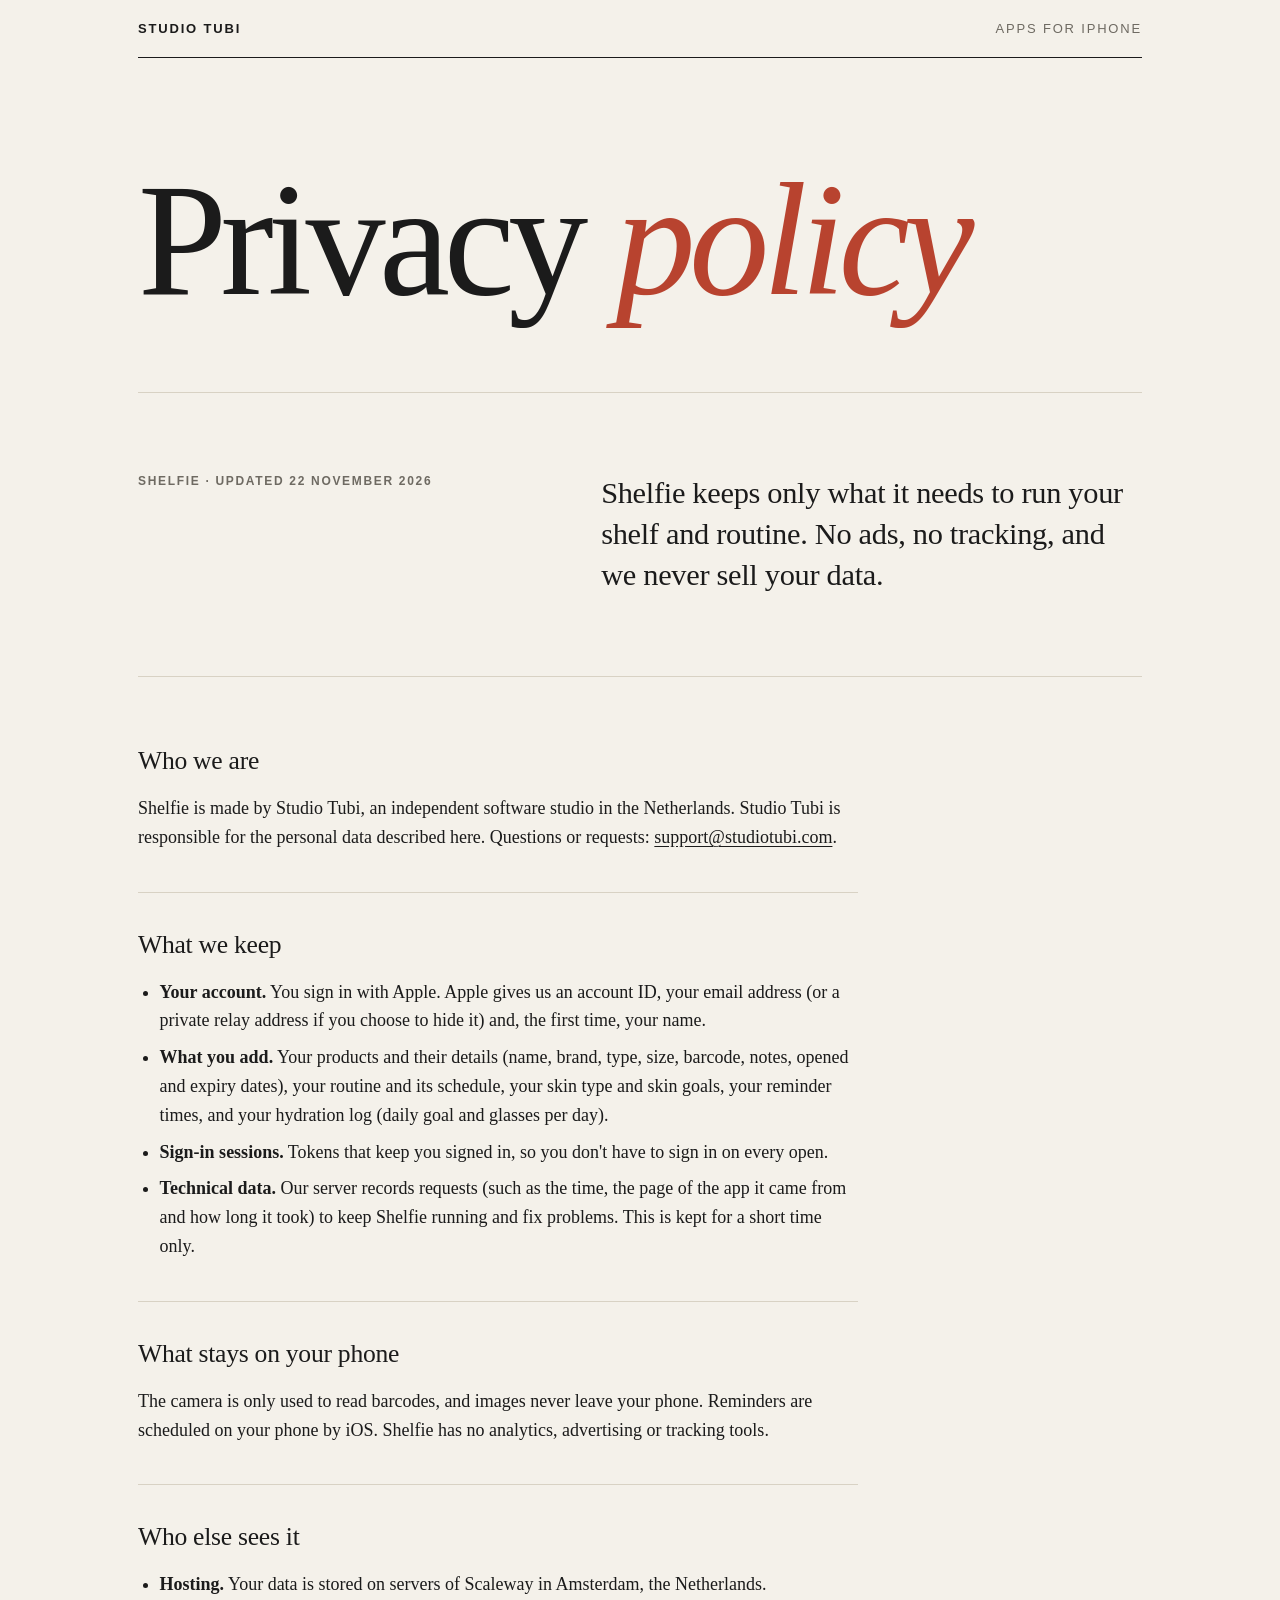
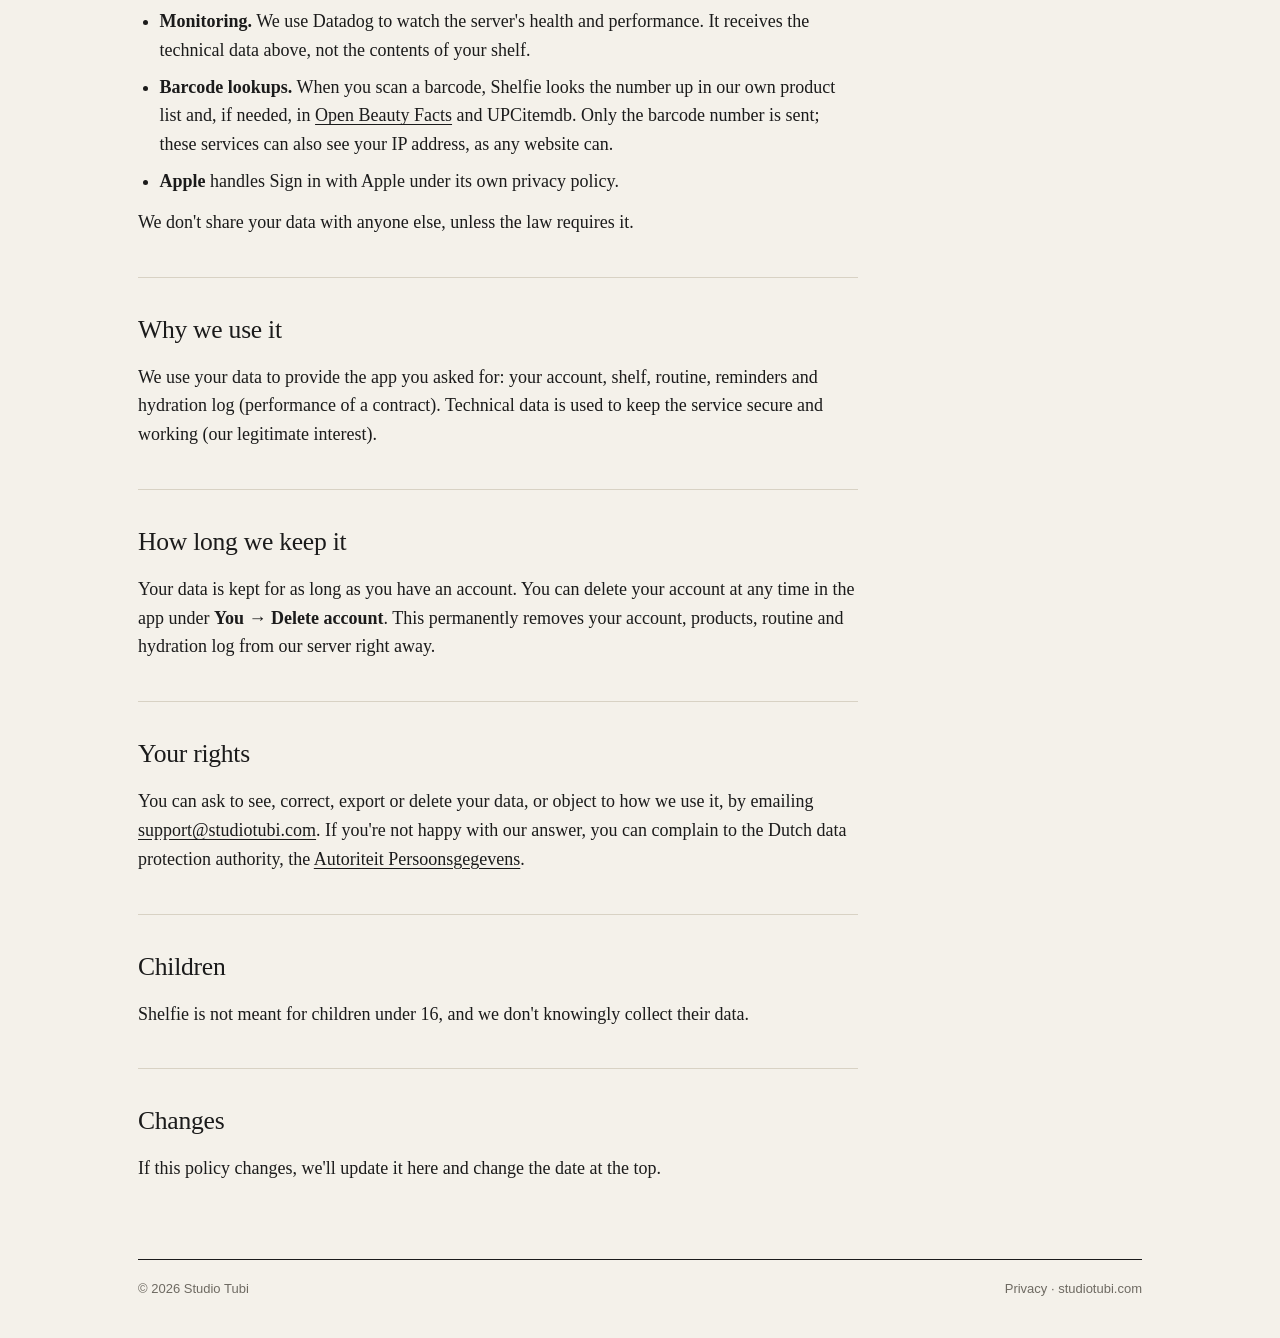
==== privacy/index.html @ 74416ba0 "Add a privacy policy for Shelfie at /privacy Linked from the footer on every page and listed in the " ====
<!doctype html>
<html lang="en">
<head>
  <meta charset="utf-8">
  <meta name="viewport" content="width=device-width, initial-scale=1">
  <title>Privacy policy · Studio Tubi</title>
  <meta name="description" content="How Studio Tubi's app Shelfie handles your data.">
  <link rel="canonical" href="https://studiotubi.com/privacy">
  <link rel="icon" href="/favicon.svg" type="image/svg+xml">
  <link rel="stylesheet" href="/assets/style.css">
</head>
<body>
<div class="page">
  <header><a href="/">Studio Tubi</a><span>Apps for iPhone</span></header>

  <main>
    <div class="masthead">
      <h1>Privacy <i>policy</i></h1>
    </div>

    <div class="intro">
      <div class="label">Shelfie · Updated 22 November 2026</div>
      <p>Shelfie keeps only what it needs to run your shelf and routine. No ads, no tracking, and we never sell your data.</p>
    </div>

    <article class="policy">
      <section>
        <h2>Who we are</h2>
        <p>Shelfie is made by Studio Tubi, an independent software studio in the Netherlands. Studio Tubi is responsible for the personal data described here. Questions or requests: <a href="mailto:support@studiotubi.com">support@studiotubi.com</a>.</p>
      </section>

      <section>
        <h2>What we keep</h2>
        <ul>
          <li><b>Your account.</b> You sign in with Apple. Apple gives us an account ID, your email address (or a private relay address if you choose to hide it) and, the first time, your name.</li>
          <li><b>What you add.</b> Your products and their details (name, brand, type, size, barcode, notes, opened and expiry dates), your routine and its schedule, your skin type and skin goals, your reminder times, and your hydration log (daily goal and glasses per day).</li>
          <li><b>Sign-in sessions.</b> Tokens that keep you signed in, so you don't have to sign in on every open.</li>
          <li><b>Technical data.</b> Our server records requests (such as the time, the page of the app it came from and how long it took) to keep Shelfie running and fix problems. This is kept for a short time only.</li>
        </ul>
      </section>

      <section>
        <h2>What stays on your phone</h2>
        <p>The camera is only used to read barcodes, and images never leave your phone. Reminders are scheduled on your phone by iOS. Shelfie has no analytics, advertising or tracking tools.</p>
      </section>

      <section>
        <h2>Who else sees it</h2>
        <ul>
          <li><b>Hosting.</b> Your data is stored on servers of Scaleway in Amsterdam, the Netherlands.</li>
          <li><b>Monitoring.</b> We use Datadog to watch the server's health and performance. It receives the technical data above, not the contents of your shelf.</li>
          <li><b>Barcode lookups.</b> When you scan a barcode, Shelfie looks the number up in our own product list and, if needed, in <a href="https://world.openbeautyfacts.org">Open Beauty Facts</a> and UPCitemdb. Only the barcode number is sent; these services can also see your IP address, as any website can.</li>
          <li><b>Apple</b> handles Sign in with Apple under its own privacy policy.</li>
        </ul>
        <p>We don't share your data with anyone else, unless the law requires it.</p>
      </section>

      <section>
        <h2>Why we use it</h2>
        <p>We use your data to provide the app you asked for: your account, shelf, routine, reminders and hydration log (performance of a contract). Technical data is used to keep the service secure and working (our legitimate interest).</p>
      </section>

      <section>
        <h2>How long we keep it</h2>
        <p>Your data is kept for as long as you have an account. You can delete your account at any time in the app under <b>You → Delete account</b>. This permanently removes your account, products, routine and hydration log from our server right away.</p>
      </section>

      <section>
        <h2>Your rights</h2>
        <p>You can ask to see, correct, export or delete your data, or object to how we use it, by emailing <a href="mailto:support@studiotubi.com">support@studiotubi.com</a>. If you're not happy with our answer, you can complain to the Dutch data protection authority, the <a href="https://autoriteitpersoonsgegevens.nl">Autoriteit Persoonsgegevens</a>.</p>
      </section>

      <section>
        <h2>Children</h2>
        <p>Shelfie is not meant for children under 16, and we don't knowingly collect their data.</p>
      </section>

      <section>
        <h2>Changes</h2>
        <p>If this policy changes, we'll update it here and change the date at the top.</p>
      </section>
    </article>
  </main>

  <footer><span>© 2026 Studio Tubi</span><span><a href="/privacy">Privacy</a> · studiotubi.com</span></footer>
</div>
</body>
</html>
---- assets/style.css ----
/* Studio Tubi — one stylesheet for the whole site. */

:root {
  --paper: #F4F1EA;
  --ink: #1B1B1B;
  --soft: #6E6A62;
  --rule: #D8D2C4;
  --red: #B8432F;

  --serif: "New York", ui-serif, "Iowan Old Style", "Palatino Linotype", Palatino, Georgia, serif;
  --sans: -apple-system, BlinkMacSystemFont, "Segoe UI", Roboto, Helvetica, Arial, sans-serif;
  color-scheme: light dark;
}

@media (prefers-color-scheme: dark) {
  :root {
    --paper: #161513;
    --ink: #EDE8DE;
    --soft: #9C968A;
    --rule: #2E2B26;
    --red: #D9644E;
  }
}

* { box-sizing: border-box; }

html { -webkit-text-size-adjust: 100%; }

body {
  margin: 0;
  background: var(--paper);
  color: var(--ink);
  font: 18px/1.6 var(--serif);
  -webkit-font-smoothing: antialiased;
}

a { color: inherit; text-underline-offset: 3px; }

.page { max-width: 1100px; margin: 0 auto; padding: 0 clamp(16px, 5vw, 48px); }

header {
  display: flex; justify-content: space-between; align-items: baseline; gap: 16px;
  padding: 22px 0; border-bottom: 1px solid var(--ink);
  font: 600 13px/1 var(--sans); letter-spacing: .14em; text-transform: uppercase;
}
header a { text-decoration: none; }
header span:last-child { color: var(--soft); font-weight: 500; }

.masthead { padding: clamp(48px, 9vw, 110px) 0 clamp(40px, 7vw, 80px); border-bottom: 1px solid var(--rule); }
.masthead h1 { font-weight: 400; font-size: clamp(3.4rem, 13vw, 10rem); line-height: .9; letter-spacing: -0.04em; margin: 0; }
.masthead h1 i { color: var(--red); }

.intro {
  display: grid; grid-template-columns: 1fr 1.4fr; gap: clamp(24px, 6vw, 80px);
  padding: clamp(40px, 7vw, 80px) 0; border-bottom: 1px solid var(--rule);
}
.label { font: 600 12px/1.4 var(--sans); letter-spacing: .14em; text-transform: uppercase; color: var(--soft); }
.intro p { font-size: clamp(1.35rem, 2.8vw, 1.9rem); line-height: 1.35; margin: 0; letter-spacing: -0.01em; }

.notes { display: grid; grid-template-columns: repeat(3, 1fr); }
.note { padding: 36px 28px 44px 0; }
.note + .note { padding-left: 28px; border-left: 1px solid var(--rule); }
.note .n { font-style: italic; color: var(--red); font-size: 1.1rem; }
.note h2 { font-weight: 400; font-size: 1.6rem; margin: 8px 0 10px; letter-spacing: -0.01em; }
.note p { margin: 0; color: var(--soft); font-size: 1rem; }

.policy { max-width: 720px; padding: clamp(32px, 6vw, 64px) 0; }
.policy section + section { margin-top: 40px; padding-top: 32px; border-top: 1px solid var(--rule); }
.policy h2 { font-weight: 400; font-size: 1.6rem; margin: 0 0 12px; letter-spacing: -0.01em; }
.policy p, .policy ul { margin: 0 0 12px; }
.policy ul { padding-left: 1.2em; }
.policy li + li { margin-top: 8px; }
.policy b { font-weight: 600; }

footer {
  border-top: 1px solid var(--ink); padding: 20px 0 40px;
  display: flex; justify-content: space-between; gap: 16px;
  font: 500 13px/1.4 var(--sans); color: var(--soft);
}
footer a { text-decoration: none; }
footer a:hover { text-decoration: underline; }

@media (max-width: 760px) {
  .intro, .notes { grid-template-columns: 1fr; }
  .note, .note + .note { padding: 28px 0; border-left: 0; }
  .note + .note { border-top: 1px solid var(--rule); }
}
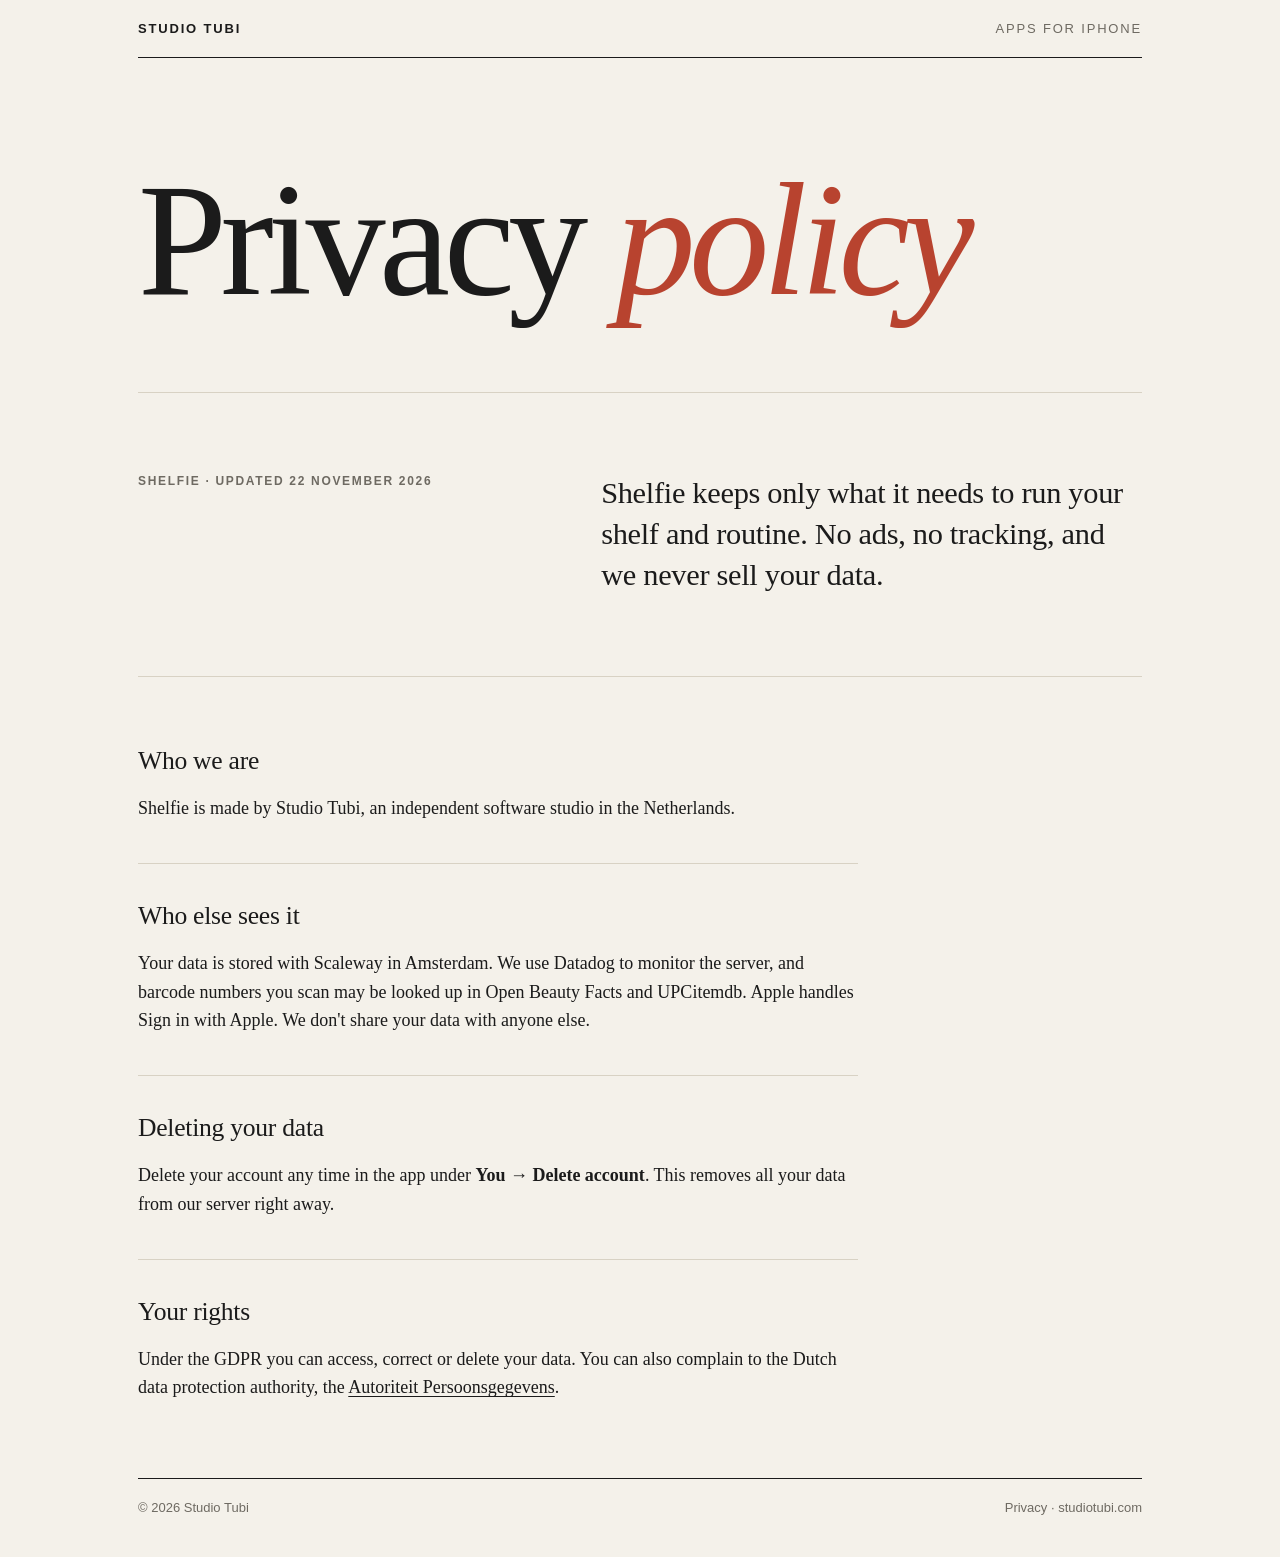
==== commit 3f9cbae9: "Shorten the privacy policy Drop the contact address, the list of what Shelfie keeps and the children" ====
--- a/privacy/index.html
+++ b/privacy/index.html
@@ -26,58 +26,22 @@
     <article class="policy">
       <section>
         <h2>Who we are</h2>
-        <p>Shelfie is made by Studio Tubi, an independent software studio in the Netherlands. Studio Tubi is responsible for the personal data described here. Questions or requests: <a href="mailto:support@studiotubi.com">support@studiotubi.com</a>.</p>
-      </section>
-
-      <section>
-        <h2>What we keep</h2>
-        <ul>
-          <li><b>Your account.</b> You sign in with Apple. Apple gives us an account ID, your email address (or a private relay address if you choose to hide it) and, the first time, your name.</li>
-          <li><b>What you add.</b> Your products and their details (name, brand, type, size, barcode, notes, opened and expiry dates), your routine and its schedule, your skin type and skin goals, your reminder times, and your hydration log (daily goal and glasses per day).</li>
-          <li><b>Sign-in sessions.</b> Tokens that keep you signed in, so you don't have to sign in on every open.</li>
-          <li><b>Technical data.</b> Our server records requests (such as the time, the page of the app it came from and how long it took) to keep Shelfie running and fix problems. This is kept for a short time only.</li>
-        </ul>
-      </section>
-
-      <section>
-        <h2>What stays on your phone</h2>
-        <p>The camera is only used to read barcodes, and images never leave your phone. Reminders are scheduled on your phone by iOS. Shelfie has no analytics, advertising or tracking tools.</p>
+        <p>Shelfie is made by Studio Tubi, an independent software studio in the Netherlands.</p>
       </section>
 
       <section>
         <h2>Who else sees it</h2>
-        <ul>
-          <li><b>Hosting.</b> Your data is stored on servers of Scaleway in Amsterdam, the Netherlands.</li>
-          <li><b>Monitoring.</b> We use Datadog to watch the server's health and performance. It receives the technical data above, not the contents of your shelf.</li>
-          <li><b>Barcode lookups.</b> When you scan a barcode, Shelfie looks the number up in our own product list and, if needed, in <a href="https://world.openbeautyfacts.org">Open Beauty Facts</a> and UPCitemdb. Only the barcode number is sent; these services can also see your IP address, as any website can.</li>
-          <li><b>Apple</b> handles Sign in with Apple under its own privacy policy.</li>
-        </ul>
-        <p>We don't share your data with anyone else, unless the law requires it.</p>
+        <p>Your data is stored with Scaleway in Amsterdam. We use Datadog to monitor the server, and barcode numbers you scan may be looked up in Open Beauty Facts and UPCitemdb. Apple handles Sign in with Apple. We don't share your data with anyone else.</p>
       </section>
 
       <section>
-        <h2>Why we use it</h2>
-        <p>We use your data to provide the app you asked for: your account, shelf, routine, reminders and hydration log (performance of a contract). Technical data is used to keep the service secure and working (our legitimate interest).</p>
-      </section>
-
-      <section>
-        <h2>How long we keep it</h2>
-        <p>Your data is kept for as long as you have an account. You can delete your account at any time in the app under <b>You → Delete account</b>. This permanently removes your account, products, routine and hydration log from our server right away.</p>
+        <h2>Deleting your data</h2>
+        <p>Delete your account any time in the app under <b>You → Delete account</b>. This removes all your data from our server right away.</p>
       </section>
 
       <section>
         <h2>Your rights</h2>
-        <p>You can ask to see, correct, export or delete your data, or object to how we use it, by emailing <a href="mailto:support@studiotubi.com">support@studiotubi.com</a>. If you're not happy with our answer, you can complain to the Dutch data protection authority, the <a href="https://autoriteitpersoonsgegevens.nl">Autoriteit Persoonsgegevens</a>.</p>
-      </section>
-
-      <section>
-        <h2>Children</h2>
-        <p>Shelfie is not meant for children under 16, and we don't knowingly collect their data.</p>
-      </section>
-
-      <section>
-        <h2>Changes</h2>
-        <p>If this policy changes, we'll update it here and change the date at the top.</p>
+        <p>Under the GDPR you can access, correct or delete your data. You can also complain to the Dutch data protection authority, the <a href="https://autoriteitpersoonsgegevens.nl">Autoriteit Persoonsgegevens</a>.</p>
       </section>
     </article>
   </main>
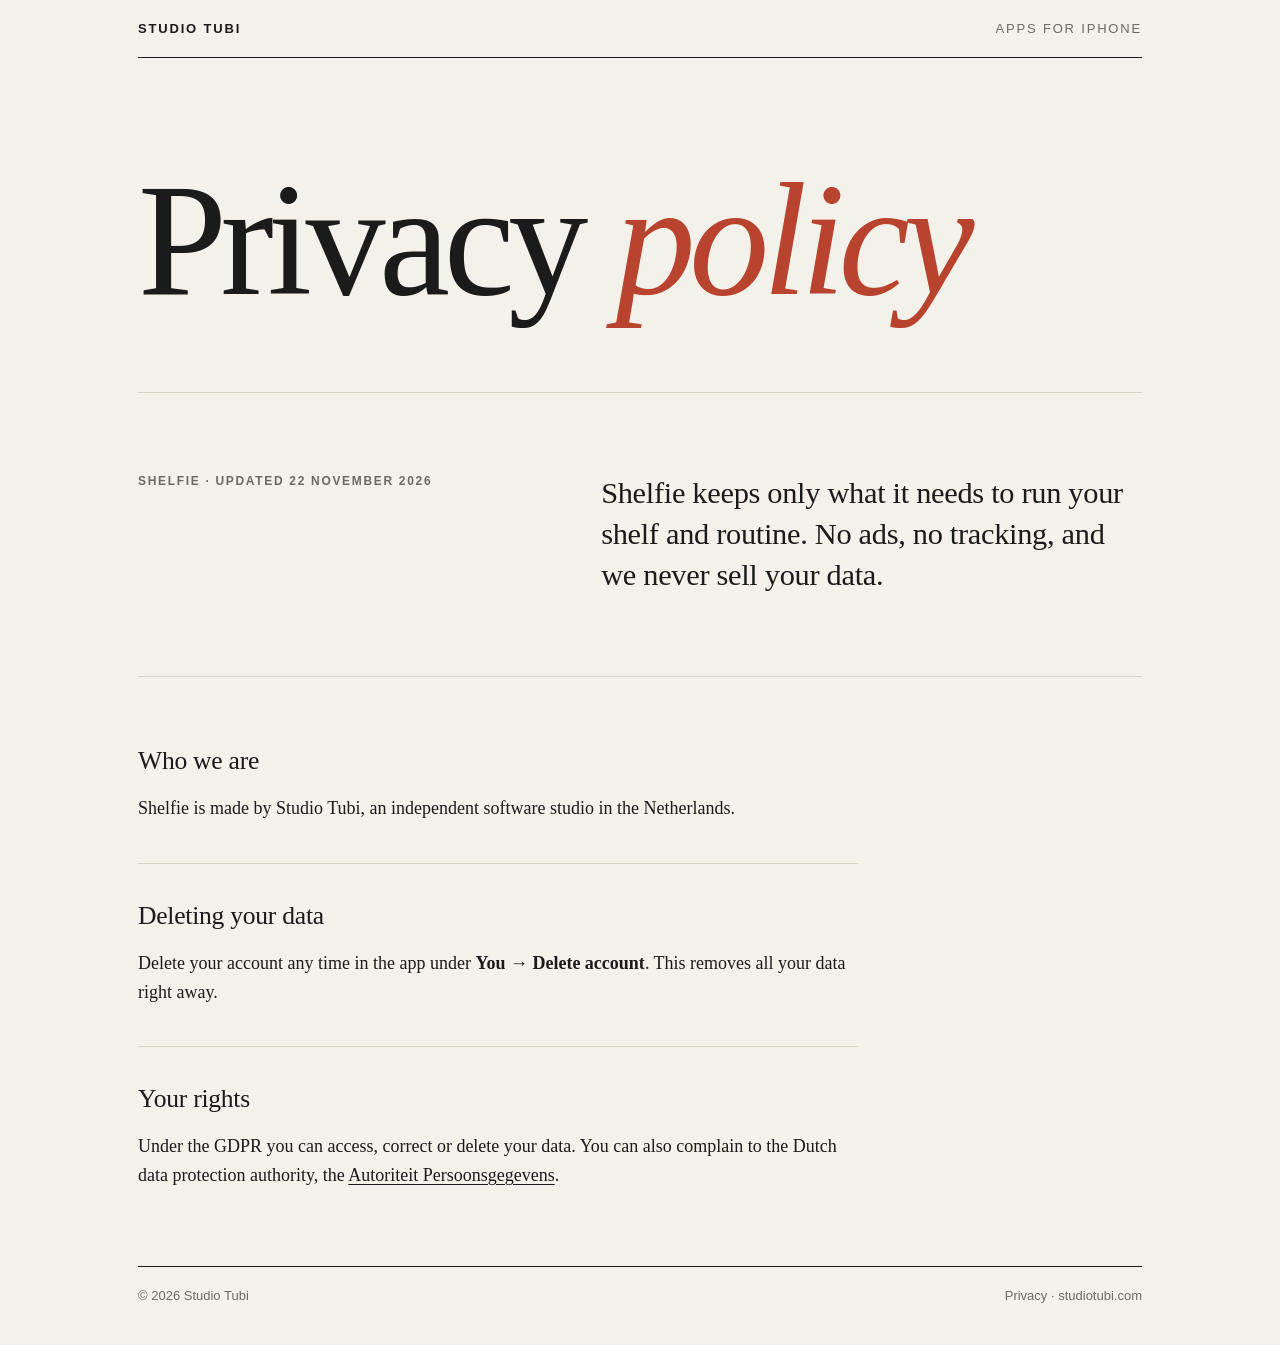
==== commit 68b51445: "Drop the third-party details from the privacy policy Co-Authored-By: Claude Opus 5.5 <noreply@anthro" ====
--- a/privacy/index.html
+++ b/privacy/index.html
@@ -30,13 +30,8 @@
       </section>
 
       <section>
-        <h2>Who else sees it</h2>
-        <p>Your data is stored with Scaleway in Amsterdam. We use Datadog to monitor the server, and barcode numbers you scan may be looked up in Open Beauty Facts and UPCitemdb. Apple handles Sign in with Apple. We don't share your data with anyone else.</p>
-      </section>
-
-      <section>
         <h2>Deleting your data</h2>
-        <p>Delete your account any time in the app under <b>You → Delete account</b>. This removes all your data from our server right away.</p>
+        <p>Delete your account any time in the app under <b>You → Delete account</b>. This removes all your data right away.</p>
       </section>
 
       <section>
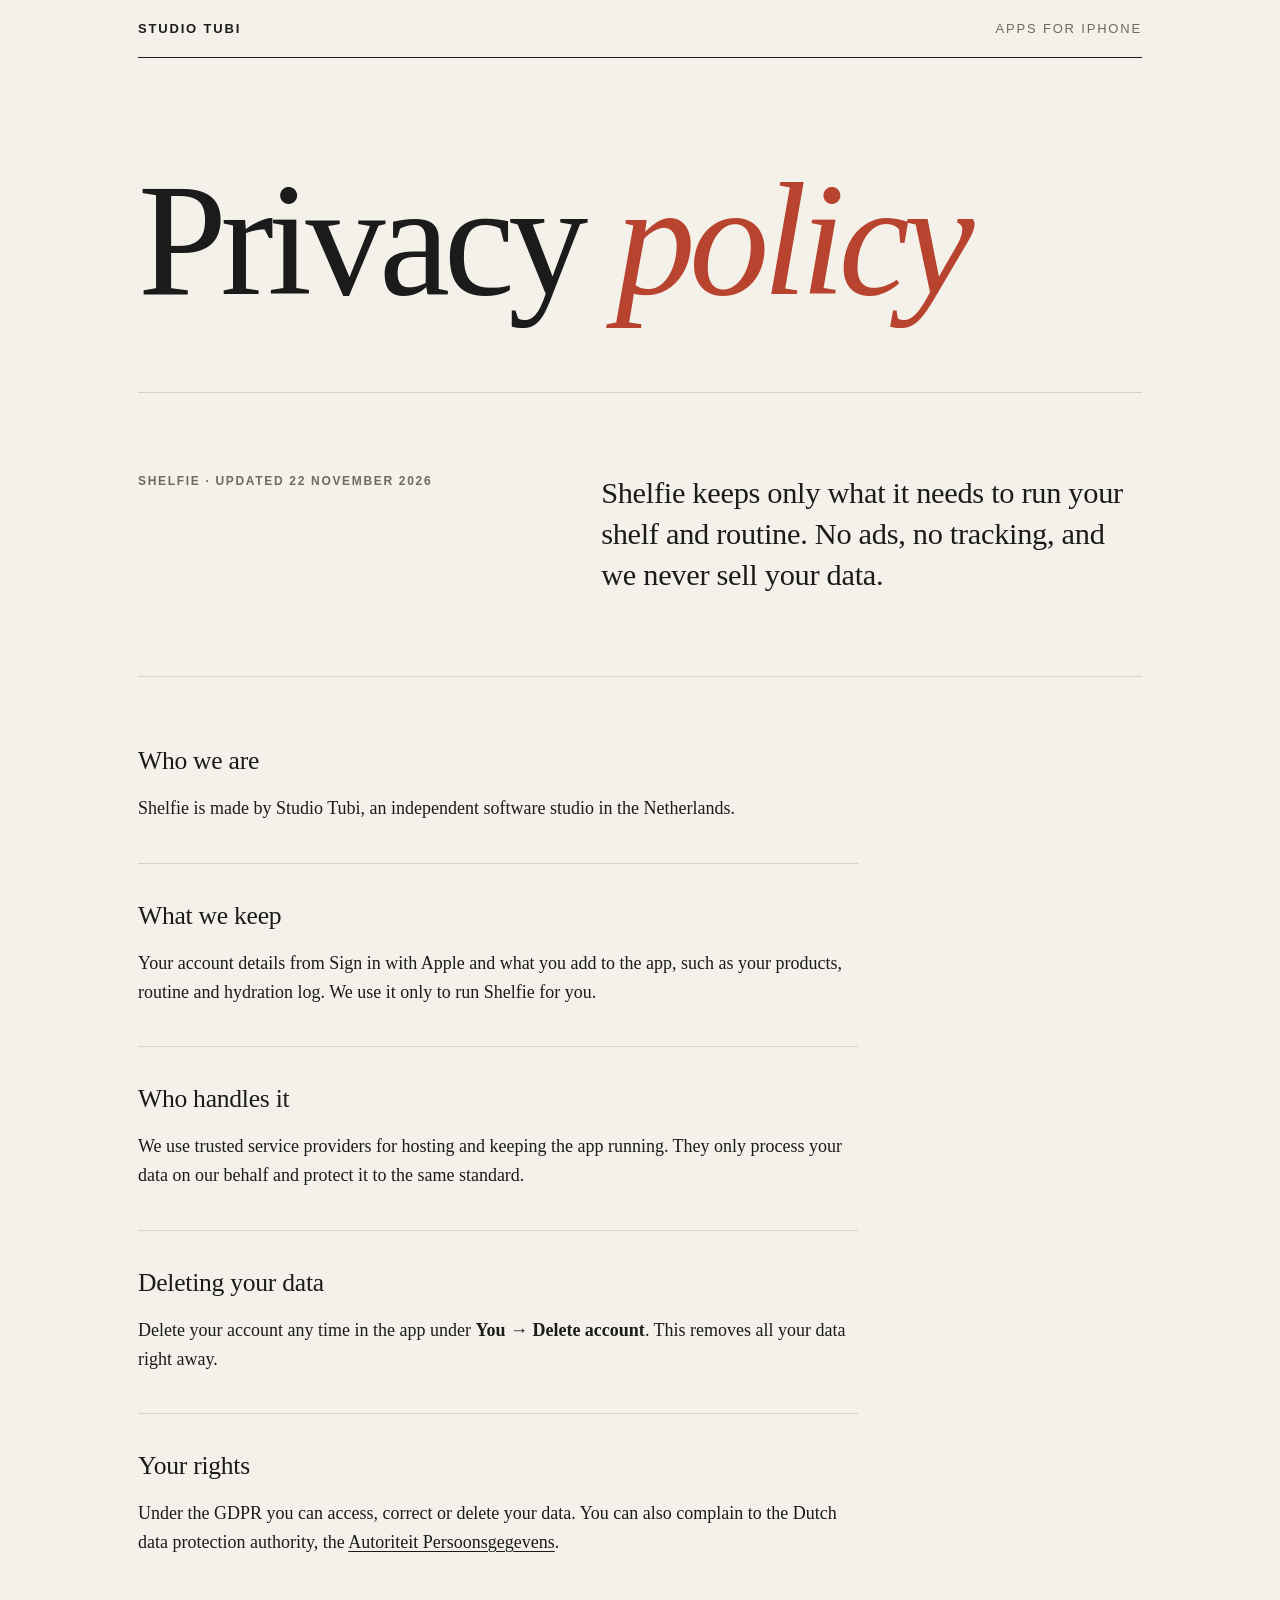
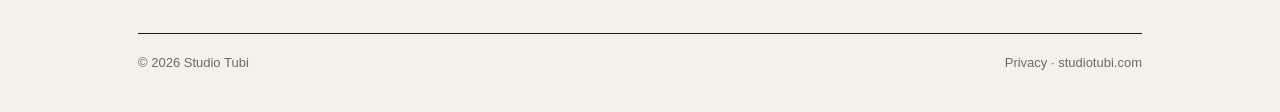
==== commit d508742d: "Say briefly what Shelfie keeps and who handles it Co-Authored-By: Claude Opus 5.5 <noreply@anthropic" ====
--- a/privacy/index.html
+++ b/privacy/index.html
@@ -30,6 +30,16 @@
       </section>
 
       <section>
+        <h2>What we keep</h2>
+        <p>Your account details from Sign in with Apple and what you add to the app, such as your products, routine and hydration log. We use it only to run Shelfie for you.</p>
+      </section>
+
+      <section>
+        <h2>Who handles it</h2>
+        <p>We use trusted service providers for hosting and keeping the app running. They only process your data on our behalf and protect it to the same standard.</p>
+      </section>
+
+      <section>
         <h2>Deleting your data</h2>
         <p>Delete your account any time in the app under <b>You → Delete account</b>. This removes all your data right away.</p>
       </section>
